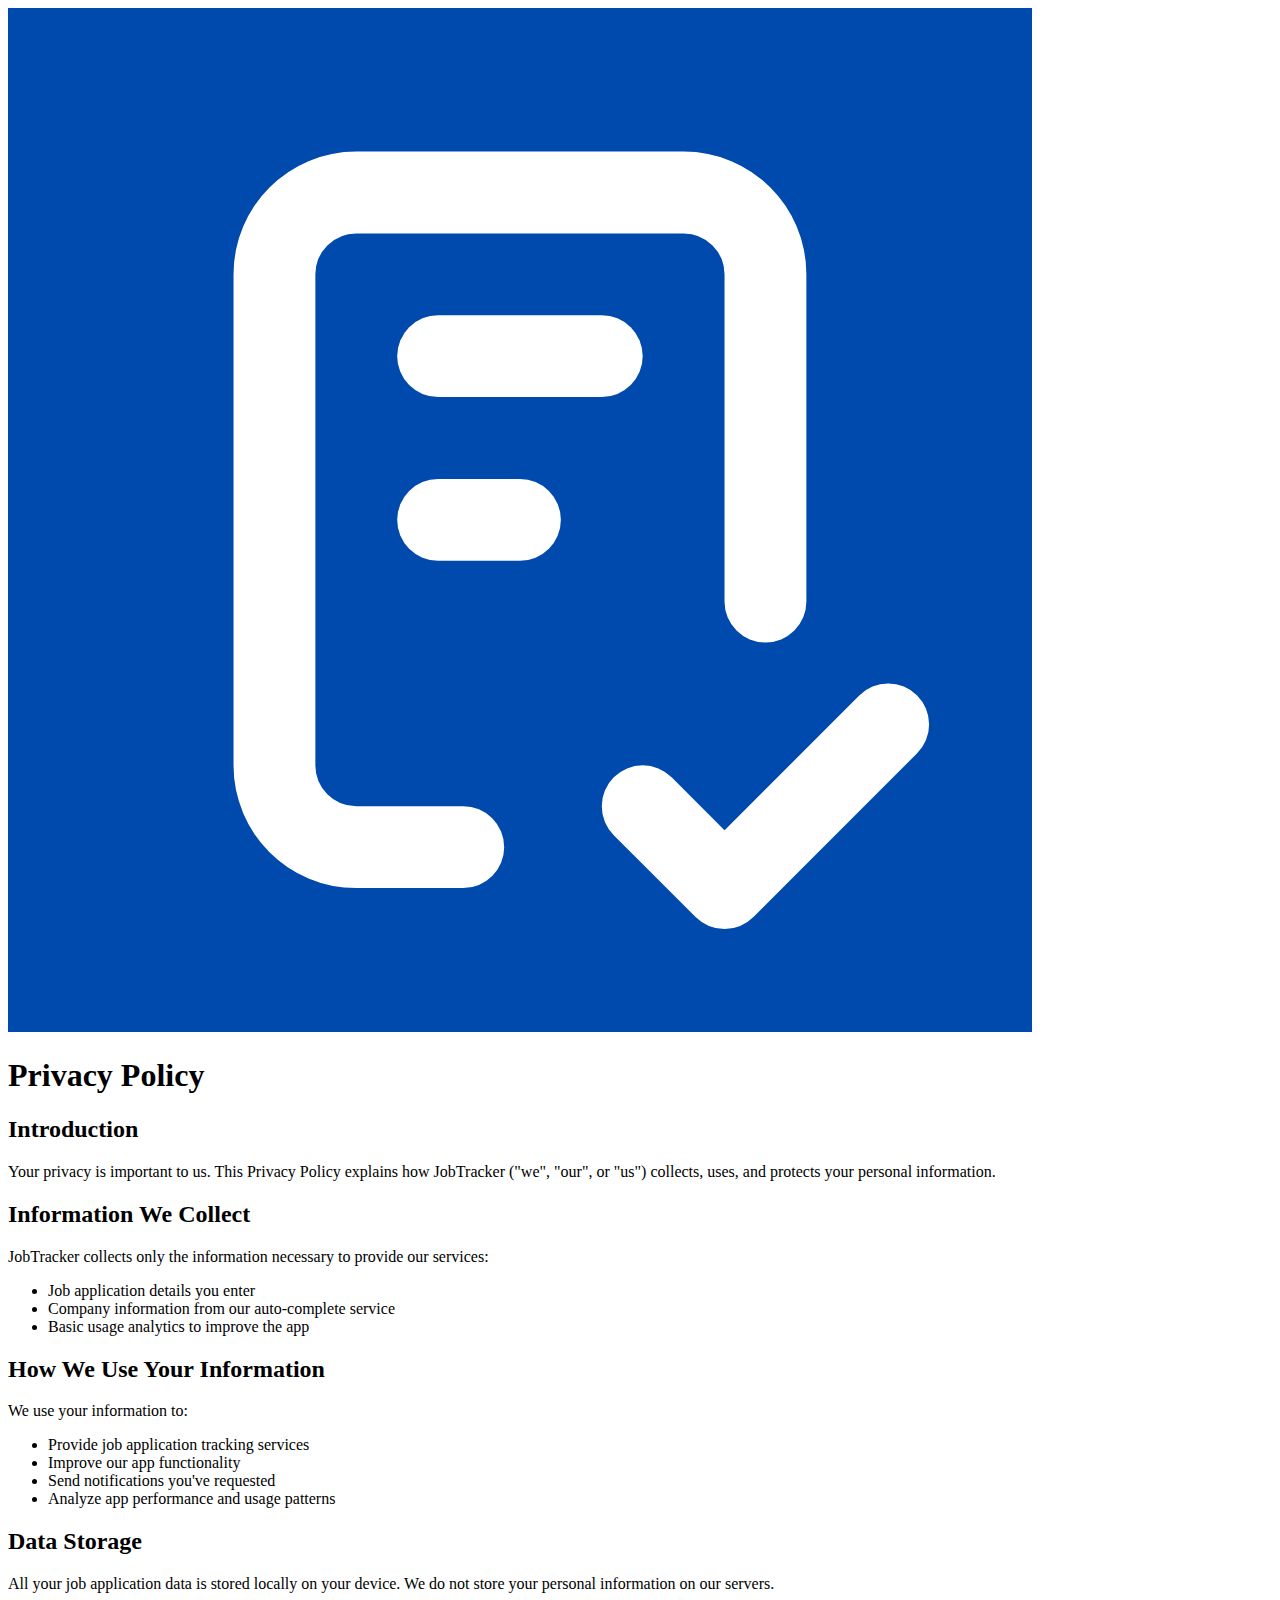
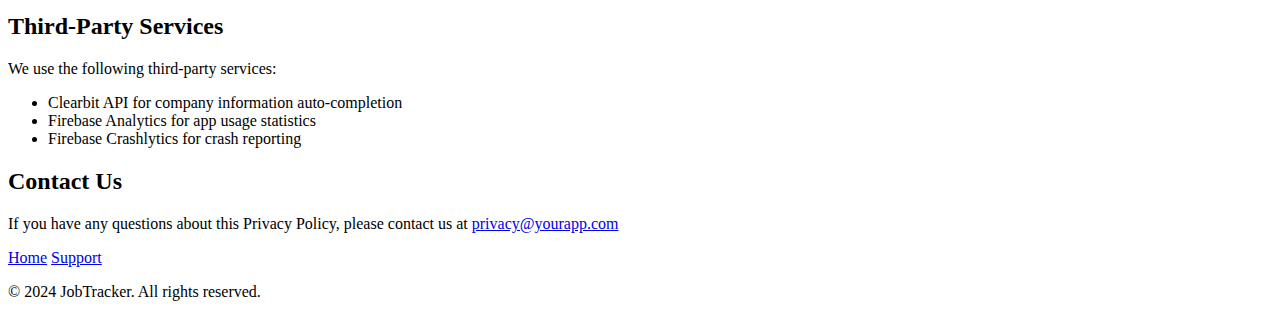
==== privacy-policy.html @ 066c4fc4 "add support pages" ====
<!DOCTYPE html>
<html lang="en">
<head>
    <meta charset="UTF-8">
    <meta name="viewport" content="width=device-width, initial-scale=1.0">
    <title>Privacy Policy - JobTracker</title>
    <link rel="stylesheet" href="css/style.css">
</head>
<body>
    <header>
        <div class="container">
            <a href="index.html">
                <img src="images/app-icon.png" alt="JobTracker Icon" class="app-icon">
            </a>
            <h1>Privacy Policy</h1>
        </div>
    </header>

    <main class="container">
        <div class="privacy-content">
            <section>
                <h2>Introduction</h2>
                <p>Your privacy is important to us. This Privacy Policy explains how JobTracker ("we", "our", or "us") collects, uses, and protects your personal information.</p>
            </section>

            <section>
                <h2>Information We Collect</h2>
                <p>JobTracker collects only the information necessary to provide our services:</p>
                <ul>
                    <li>Job application details you enter</li>
                    <li>Company information from our auto-complete service</li>
                    <li>Basic usage analytics to improve the app</li>
                </ul>
            </section>

            <section>
                <h2>How We Use Your Information</h2>
                <p>We use your information to:</p>
                <ul>
                    <li>Provide job application tracking services</li>
                    <li>Improve our app functionality</li>
                    <li>Send notifications you've requested</li>
                    <li>Analyze app performance and usage patterns</li>
                </ul>
            </section>

            <section>
                <h2>Data Storage</h2>
                <p>All your job application data is stored locally on your device. We do not store your personal information on our servers.</p>
            </section>

            <section>
                <h2>Third-Party Services</h2>
                <p>We use the following third-party services:</p>
                <ul>
                    <li>Clearbit API for company information auto-completion</li>
                    <li>Firebase Analytics for app usage statistics</li>
                    <li>Firebase Crashlytics for crash reporting</li>
                </ul>
            </section>

            <section>
                <h2>Contact Us</h2>
                <p>If you have any questions about this Privacy Policy, please contact us at <a href="mailto:privacy@yourapp.com">privacy@yourapp.com</a></p>
            </section>
        </div>

        <section class="links">
            <a href="index.html">Home</a>
            <a href="support.html">Support</a>
        </section>
    </main>

    <footer>
        <div class="container">
            <p>&copy; 2024 JobTracker. All rights reserved.</p>
        </div>
    </footer>
</body>
</html>
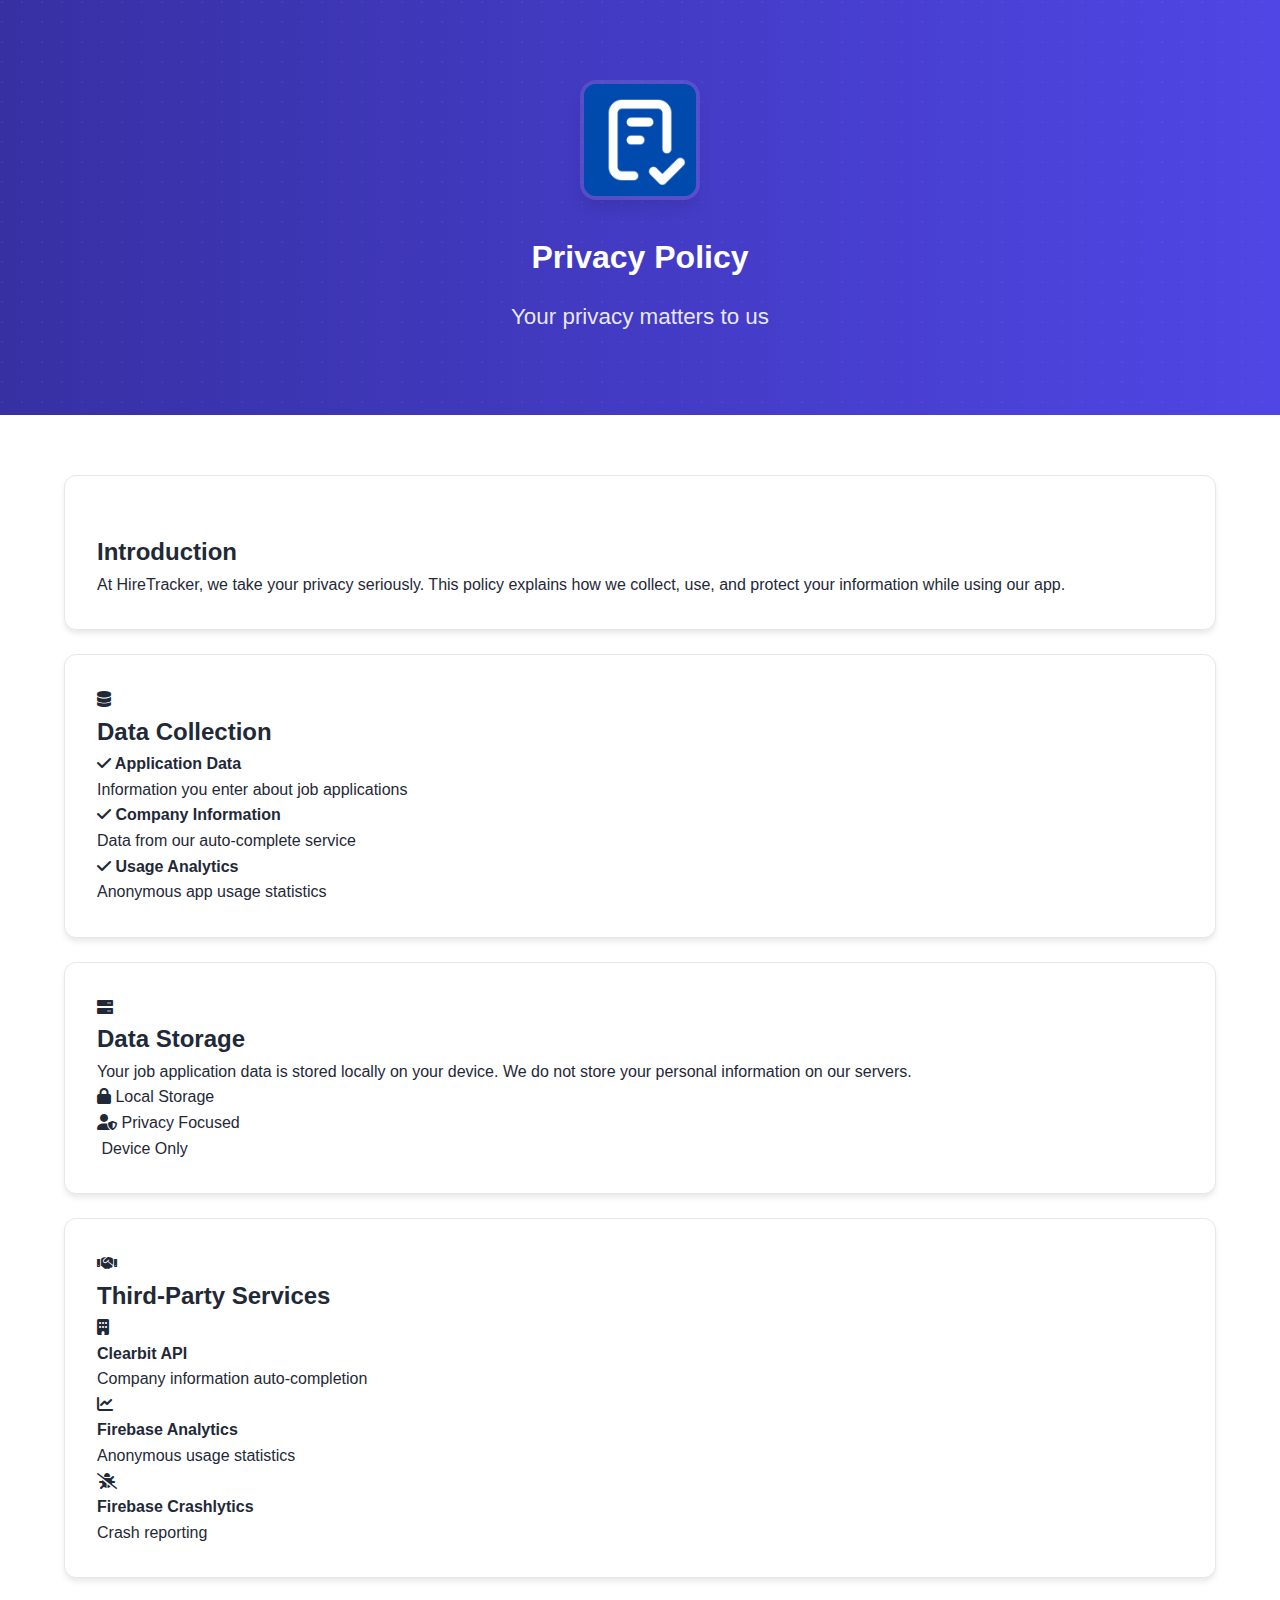
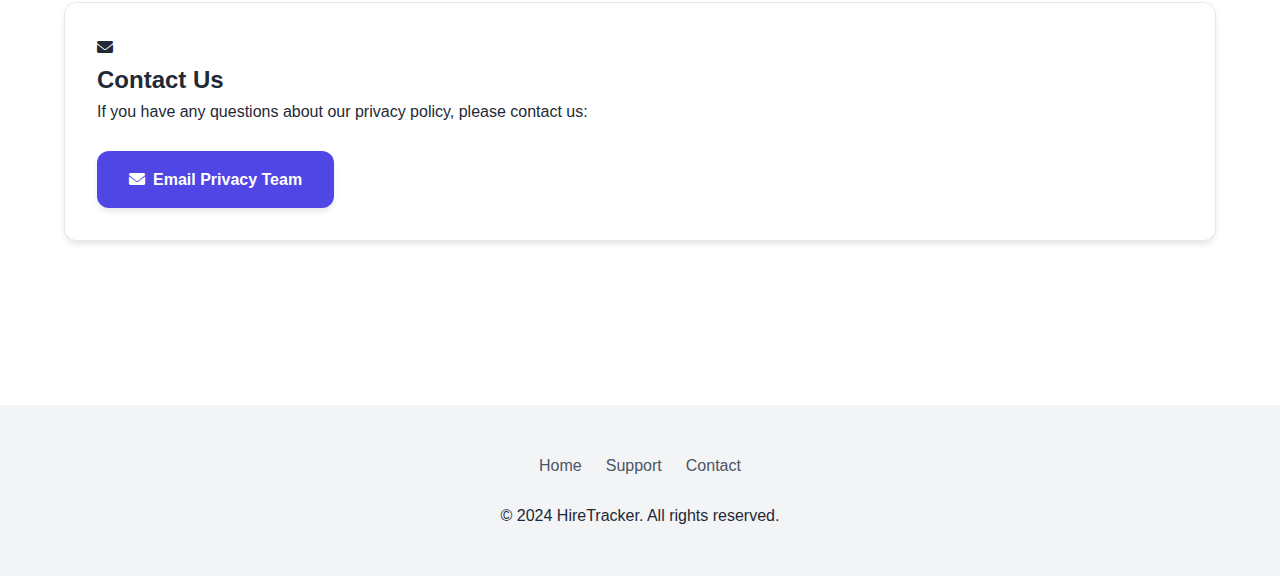
==== commit 95bed4aa: "update privacy-policy" ====
--- a/privacy-policy.html
+++ b/privacy-policy.html
@@ -3,78 +3,134 @@
 <head>
     <meta charset="UTF-8">
     <meta name="viewport" content="width=device-width, initial-scale=1.0">
-    <title>Privacy Policy - JobTracker</title>
+    <title>Privacy Policy - HireTracker</title>
     <link rel="stylesheet" href="css/style.css">
+    <link rel="stylesheet" href="https://cdnjs.cloudflare.com/ajax/libs/font-awesome/6.0.0/css/all.min.css">
 </head>
 <body>
     <header>
-        <div class="container">
+        <div class="container header-content">
             <a href="index.html">
-                <img src="images/app-icon.png" alt="JobTracker Icon" class="app-icon">
+                <img src="images/app-icon.png" alt="HireTracker Icon" class="app-icon animate-in">
             </a>
-            <h1>Privacy Policy</h1>
+            <h1 class="animate-in">Privacy Policy</h1>
+            <p class="tagline animate-in">Your privacy matters to us</p>
         </div>
     </header>
 
-    <main class="container">
-        <div class="privacy-content">
-            <section>
-                <h2>Introduction</h2>
-                <p>Your privacy is important to us. This Privacy Policy explains how JobTracker ("we", "our", or "us") collects, uses, and protects your personal information.</p>
-            </section>
+    <main>
+        <div class="container">
+            <div class="privacy-content">
+                <section class="policy-section card animate-in">
+                    <div class="section-icon">
+                        <i class="fas fa-shield-halved"></i>
+                    </div>
+                    <h2>Introduction</h2>
+                    <p>At HireTracker, we take your privacy seriously. This policy explains how we collect, use, and protect your information while using our app.</p>
+                </section>
 
-            <section>
-                <h2>Information We Collect</h2>
-                <p>JobTracker collects only the information necessary to provide our services:</p>
-                <ul>
-                    <li>Job application details you enter</li>
-                    <li>Company information from our auto-complete service</li>
-                    <li>Basic usage analytics to improve the app</li>
-                </ul>
-            </section>
+                <section class="policy-section card animate-in">
+                    <div class="section-icon">
+                        <i class="fas fa-database"></i>
+                    </div>
+                    <h2>Data Collection</h2>
+                    <div class="policy-grid">
+                        <div class="policy-item">
+                            <h4><i class="fas fa-check"></i> Application Data</h4>
+                            <p>Information you enter about job applications</p>
+                        </div>
+                        <div class="policy-item">
+                            <h4><i class="fas fa-check"></i> Company Information</h4>
+                            <p>Data from our auto-complete service</p>
+                        </div>
+                        <div class="policy-item">
+                            <h4><i class="fas fa-check"></i> Usage Analytics</h4>
+                            <p>Anonymous app usage statistics</p>
+                        </div>
+                    </div>
+                </section>
 
-            <section>
-                <h2>How We Use Your Information</h2>
-                <p>We use your information to:</p>
-                <ul>
-                    <li>Provide job application tracking services</li>
-                    <li>Improve our app functionality</li>
-                    <li>Send notifications you've requested</li>
-                    <li>Analyze app performance and usage patterns</li>
-                </ul>
-            </section>
+                <section class="policy-section card animate-in">
+                    <div class="section-icon">
+                        <i class="fas fa-server"></i>
+                    </div>
+                    <h2>Data Storage</h2>
+                    <p>Your job application data is stored locally on your device. We do not store your personal information on our servers.</p>
+                    <div class="security-features">
+                        <div class="security-item">
+                            <i class="fas fa-lock"></i>
+                            <span>Local Storage</span>
+                        </div>
+                        <div class="security-item">
+                            <i class="fas fa-user-shield"></i>
+                            <span>Privacy Focused</span>
+                        </div>
+                        <div class="security-item">
+                            <i class="fas fa-mobile-screen"></i>
+                            <span>Device Only</span>
+                        </div>
+                    </div>
+                </section>
 
-            <section>
-                <h2>Data Storage</h2>
-                <p>All your job application data is stored locally on your device. We do not store your personal information on our servers.</p>
-            </section>
+                <section class="policy-section card animate-in">
+                    <div class="section-icon">
+                        <i class="fas fa-handshake"></i>
+                    </div>
+                    <h2>Third-Party Services</h2>
+                    <div class="service-list">
+                        <div class="service-item">
+                            <i class="fas fa-building"></i>
+                            <div>
+                                <h4>Clearbit API</h4>
+                                <p>Company information auto-completion</p>
+                            </div>
+                        </div>
+                        <div class="service-item">
+                            <i class="fas fa-chart-line"></i>
+                            <div>
+                                <h4>Firebase Analytics</h4>
+                                <p>Anonymous usage statistics</p>
+                            </div>
+                        </div>
+                        <div class="service-item">
+                            <i class="fas fa-bug-slash"></i>
+                            <div>
+                                <h4>Firebase Crashlytics</h4>
+                                <p>Crash reporting</p>
+                            </div>
+                        </div>
+                    </div>
+                </section>
 
-            <section>
-                <h2>Third-Party Services</h2>
-                <p>We use the following third-party services:</p>
-                <ul>
-                    <li>Clearbit API for company information auto-completion</li>
-                    <li>Firebase Analytics for app usage statistics</li>
-                    <li>Firebase Crashlytics for crash reporting</li>
-                </ul>
-            </section>
-
-            <section>
-                <h2>Contact Us</h2>
-                <p>If you have any questions about this Privacy Policy, please contact us at <a href="mailto:privacy@yourapp.com">privacy@yourapp.com</a></p>
-            </section>
+                <section class="policy-section card animate-in">
+                    <div class="section-icon">
+                        <i class="fas fa-envelope"></i>
+                    </div>
+                    <h2>Contact Us</h2>
+                    <p>If you have any questions about our privacy policy, please contact us:</p>
+                    <br>
+                    <a href="mailto:privacy@hiretracker.app" class="app-store-button">
+                        <i class="fas fa-envelope"></i>
+                        <span style="margin-left: 8px;">Email Privacy Team</span>
+                    </a>
+                </section>
+            </div>
         </div>
-
-        <section class="links">
-            <a href="index.html">Home</a>
-            <a href="support.html">Support</a>
-        </section>
     </main>
 
     <footer>
         <div class="container">
-            <p>&copy; 2024 JobTracker. All rights reserved.</p>
+            <div class="footer-links">
+                <a href="index.html">Home</a>
+                <a href="support.html">Support</a>
+                <a href="mailto:support@hiretracker.app">Contact</a>
+            </div>
+            <p>&copy; 2024 HireTracker. All rights reserved.</p>
         </div>
     </footer>
+
+    <script>
+        // Animation script (same as before)
+    </script>
 </body>
-</html>
+</html>--- a/css/style.css
+++ b/css/style.css
@@ -0,0 +1,257 @@
+:root {
+    --primary-color: #4F46E5;
+    --primary-light: #818CF8;
+    --primary-dark: #3730A3;
+    --success-color: #10B981;
+    --warning-color: #F59E0B;
+    --danger-color: #EF4444;
+    --text-primary: #1F2937;
+    --text-secondary: #4B5563;
+    --background-color: #ffffff;
+    --background-alt: #F3F4F6;
+    --border-color: #E5E7EB;
+    --shadow-sm: 0 1px 2px 0 rgb(0 0 0 / 0.05);
+    --shadow-md: 0 4px 6px -1px rgb(0 0 0 / 0.1);
+    --shadow-lg: 0 10px 15px -3px rgb(0 0 0 / 0.1);
+    --radius-lg: 16px;
+    --radius-md: 12px;
+    --radius-sm: 8px;
+}
+
+* {
+    margin: 0;
+    padding: 0;
+    box-sizing: border-box;
+}
+
+body {
+    font-family: -apple-system, BlinkMacSystemFont, 'Segoe UI', Roboto, Oxygen-Sans, Ubuntu, Cantarell, sans-serif;
+    line-height: 1.6;
+    color: var(--text-primary);
+    background-color: var(--background-color);
+}
+
+.container {
+    max-width: 1200px;
+    margin: 0 auto;
+    padding: 0 24px;
+}
+
+/* Header Styles */
+header {
+    background: linear-gradient(to right, var(--primary-dark), var(--primary-color));
+    padding: 80px 0;
+    text-align: center;
+    color: white;
+    position: relative;
+    overflow: hidden;
+}
+
+header::before {
+    content: '';
+    position: absolute;
+    top: 0;
+    left: 0;
+    right: 0;
+    bottom: 0;
+    background: url('data:image/svg+xml,<svg width="20" height="20" viewBox="0 0 20 20" xmlns="http://www.w3.org/2000/svg"><circle cx="2" cy="2" r="1" fill="rgba(255,255,255,0.1)"/></svg>') repeat;
+    opacity: 0.5;
+}
+
+.header-content {
+    position: relative;
+    z-index: 1;
+}
+
+.app-icon {
+    width: 120px;
+    height: 120px;
+    border-radius: var(--radius-lg);
+    margin-bottom: 24px;
+    box-shadow: var(--shadow-lg);
+    border: 4px solid rgba(255, 255, 255, 0.1);
+}
+
+.tagline {
+    font-size: 1.4em;
+    color: rgba(255, 255, 255, 0.9);
+    margin-top: 16px;
+    font-weight: 300;
+}
+
+/* Main Content */
+main {
+    padding: 60px 0;
+}
+
+/* Card Styles */
+.card {
+    background: var(--background-color);
+    border-radius: var(--radius-md);
+    padding: 32px;
+    margin-bottom: 24px;
+    box-shadow: var(--shadow-md);
+    border: 1px solid var(--border-color);
+    transition: transform 0.2s ease, box-shadow 0.2s ease;
+}
+
+.card:hover {
+    transform: translateY(-2px);
+    box-shadow: var(--shadow-lg);
+}
+
+/* Features Section */
+.features {
+    display: grid;
+    grid-template-columns: repeat(auto-fit, minmax(300px, 1fr));
+    gap: 24px;
+    margin: 48px 0;
+}
+
+.feature-card {
+    padding: 24px;
+    border-radius: var(--radius-md);
+    background: var(--background-color);
+    box-shadow: var(--shadow-sm);
+    border: 1px solid var(--border-color);
+}
+
+.feature-icon {
+    background: var(--primary-light);
+    width: 48px;
+    height: 48px;
+    border-radius: var(--radius-sm);
+    display: flex;
+    align-items: center;
+    justify-content: center;
+    margin-bottom: 16px;
+}
+
+.feature-icon svg {
+    width: 24px;
+    height: 24px;
+    color: white;
+}
+
+/* CTA Section */
+.cta {
+    text-align: center;
+    padding: 60px 0;
+    background: var(--background-alt);
+    border-radius: var(--radius-lg);
+    margin: 48px 0;
+}
+
+.app-store-button {
+    display: inline-flex;
+    align-items: center;
+    background-color: var(--primary-color);
+    color: white;
+    padding: 16px 32px;
+    border-radius: var(--radius-md);
+    text-decoration: none;
+    font-weight: 600;
+    box-shadow: var(--shadow-md);
+    transition: transform 0.2s ease, box-shadow 0.2s ease;
+}
+
+.app-store-button:hover {
+    transform: translateY(-2px);
+    box-shadow: var(--shadow-lg);
+    background-color: var(--primary-dark);
+}
+
+/* FAQ Section */
+.faq-item {
+    border-bottom: 1px solid var(--border-color);
+    padding: 24px 0;
+}
+
+.faq-item:last-child {
+    border-bottom: none;
+}
+
+.faq-item h3 {
+    color: var(--primary-color);
+    margin-bottom: 12px;
+    font-size: 1.2em;
+}
+
+/* Support Section */
+.support-section {
+    max-width: 800px;
+    margin: 0 auto;
+}
+
+.contact {
+    text-align: center;
+    padding: 48px;
+    background: var(--background-alt);
+    border-radius: var(--radius-lg);
+    margin-bottom: 48px;
+}
+
+.contact a {
+    color: var(--primary-color);
+    text-decoration: none;
+    font-weight: 600;
+}
+
+.contact a:hover {
+    text-decoration: underline;
+}
+
+/* Footer */
+footer {
+    background-color: var(--background-alt);
+    padding: 48px 0;
+    text-align: center;
+    margin-top: 80px;
+}
+
+.footer-links {
+    display: flex;
+    justify-content: center;
+    gap: 24px;
+    margin-bottom: 24px;
+}
+
+.footer-links a {
+    color: var(--text-secondary);
+    text-decoration: none;
+    transition: color 0.2s ease;
+}
+
+.footer-links a:hover {
+    color: var(--primary-color);
+}
+
+/* Responsive Design */
+@media (max-width: 768px) {
+    header {
+        padding: 60px 0;
+    }
+
+    .app-icon {
+        width: 100px;
+        height: 100px;
+    }
+
+    .features {
+        grid-template-columns: 1fr;
+    }
+
+    .container {
+        padding: 0 16px;
+    }
+}
+
+/* Animations */
+@keyframes fadeIn {
+    from { opacity: 0; transform: translateY(20px); }
+    to { opacity: 1; transform: translateY(0); }
+}
+
+.animate-in {
+    animation: fadeIn 0.6s ease-out forwards;
+}